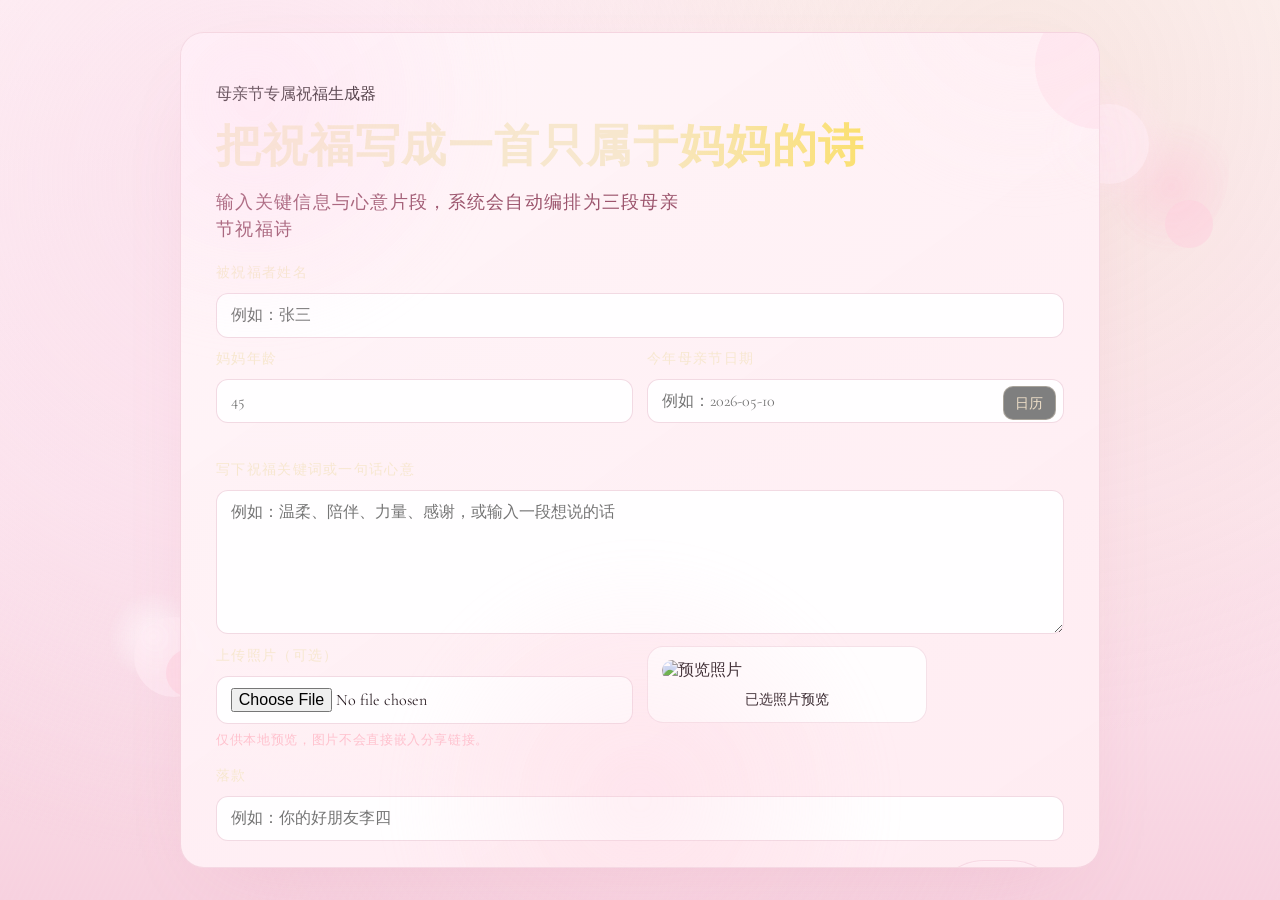
==== index.html @ 9aba9e14 "Deploy to GitHub" ====
<!DOCTYPE html>
<html lang="zh-CN">

<head>
    <meta charset="UTF-8" />
    <meta name="viewport" content="width=device-width, initial-scale=1.0" />
    <title>母亲节专属祝福</title>
    <link rel="preconnect" href="https://fonts.googleapis.com" />
    <link rel="preconnect" href="https://fonts.gstatic.com" crossorigin />
    <link
        href="https://fonts.googleapis.com/css2?family=Cinzel:wght@500;600&family=Cormorant+Garamond:wght@400;500&display=swap"
        rel="stylesheet" />
    <link rel="stylesheet" href="css/birthday_wish.css" />
</head>

<body data-mode="tree">
    <canvas id="starCanvas" class="star-canvas"></canvas>
    <canvas id="luxCanvas"></canvas>

    <div class="overlay">
        <div class="petal-decor petal-decor--soft" aria-hidden="true"></div>
        <div class="petal-decor petal-decor--sparkle" aria-hidden="true"></div>
        <section class="creator-panel" id="creatorPanel">
            <p class="creator-eyebrow">母亲节专属祝福生成器</p>
            <h1 class="creator-title">把祝福写成一首只属于妈妈的诗</h1>
            <p class="creator-subtitle">输入关键信息与心意片段，系统会自动编排为三段母亲节祝福诗</p>

            <form class="creator-form" id="wishForm" novalidate>
                <label class="form-label" for="recipientName">被祝福者姓名</label>
                <input class="form-input" id="recipientName" name="recipientName" type="text" maxlength="30"
                    placeholder="例如：张三" required />

                <div class="form-row">
                    <div class="form-col">
                        <label class="form-label" for="recipientAge">妈妈年龄</label>
                        <input class="form-input" id="recipientAge" name="recipientAge" type="number" min="1" max="150"
                            placeholder="45" required />
                    </div>
                    <div class="form-col">
                        <label class="form-label" for="birthdayDate">今年母亲节日期</label>
                        <div class="date-field" id="dateField">
                            <input class="form-input date-input" id="birthdayDate" name="birthdayDate" type="text"
                                inputmode="numeric" autocomplete="off" placeholder="例如：2026-05-10" required />
                            <button class="calendar-trigger" id="calendarTrigger" type="button"
                                aria-label="打开日期选择面板">日历</button>
                            <div class="date-picker-panel" id="datePickerPanel" hidden>
                                <div class="date-picker-header">
                                    <button class="calendar-nav" id="calendarPrev" type="button" aria-label="上个月">&#8249;</button>
                                    <p class="calendar-month" id="calendarMonthLabel">2026年04月</p>
                                    <button class="calendar-nav" id="calendarNext" type="button" aria-label="下个月">&#8250;</button>
                                </div>
                                <div class="calendar-weekdays" aria-hidden="true">
                                    <span>日</span><span>一</span><span>二</span><span>三</span><span>四</span><span>五</span><span>六</span>
                                </div>
                                <div class="calendar-grid" id="calendarGrid"></div>
                                <div class="calendar-footer">
                                    <button class="calendar-action" id="calendarToday" type="button">今天</button>
                                    <button class="calendar-action" id="calendarClear" type="button">清空</button>
                                </div>
                            </div>
                            <p class="date-preview" id="datePreview">尚未选择日期</p>
                        </div>
                    </div>
                </div>

                <label class="form-label" for="wishLines">写下祝福关键词或一句话心意</label>
                <textarea class="form-textarea" id="wishLines" name="wishLines" rows="6" maxlength="900"
                    placeholder="例如：温柔、陪伴、力量、感谢，或输入一段想说的话" required></textarea>

                <div class="form-row photo-upload-row">
                    <div class="form-col">
                        <label class="form-label" for="photoUpload">上传照片（可选）</label>
                        <input class="form-input" id="photoUpload" name="photoUpload" type="file" accept="image/*" />
                        <p class="form-hint">仅供本地预览，图片不会直接嵌入分享链接。</p>
                    </div>
                    <div class="photo-preview" id="photoPreview" hidden>
                        <img id="photoPreviewImage" alt="预览照片" />
                        <p class="photo-preview-label">已选照片预览</p>
                    </div>
                </div>

                <label class="form-label" for="signature">落款</label>
                <input class="form-input" id="signature" name="signature" type="text" maxlength="40"
                    placeholder="例如：你的好朋友李四" required />

                <div class="creator-actions">
                    <button class="main-button" id="generateButton" type="submit">一键生成母亲节祝福链接</button>
                    <button class="secondary-button" id="previewButton" type="button" disabled>预览祝福页</button>
                </div>
            </form>

            <div class="share-panel" id="sharePanel" hidden>
                <label class="form-label" for="generatedLink">专属链接（可复制）</label>
                <div class="share-row">
                    <input class="form-input share-input" id="generatedLink" type="text" readonly />
                    <button class="secondary-button" id="copyButton" type="button">复制</button>
                </div>
            </div>

            <p class="status-text" id="statusText" aria-live="polite"></p>
        </section>
    </div>

    <!-- 星空背景：普通脚本，确保始终运行 -->
    <script src="js/stars.js"></script>
    <!-- Three.js 粒子树等：模块脚本 -->
    <script type="module" src="js/index.js"></script>
    <script src="js/generator.js"></script>
</body>

</html>
---- css/birthday_wish.css ----
:root {
    --champagne: #6a3a46;
    --rose: #d17a99;
    --noir: #2c1f25;
    --gild: #d8a87d;
    --petal: #f9d6e4;
    --leaf: #9db69f;
    --blush: #ffe2ea;
}

* {
    box-sizing: border-box;
}

body {
    margin: 0;
    font-family: "Cormorant Garamond", serif;
    min-height: 100vh;
    background: linear-gradient(180deg, #fff5f8 0%, #fde7f0 55%, #f7d1df 100%);
    background: var(--bg-main, linear-gradient(180deg, #fff5f8 0%, #fde7f0 55%, #f7d1df 100%));
    color: var(--noir);
    overflow: hidden;
    position: relative;
    transition: background 1.4s ease, color 0.8s ease;
}

body::before,
body::after {
    content: "";
    position: fixed;
    inset: 0;
    pointer-events: none;
}

body::before {
    background: radial-gradient(circle at 20% 20%, rgba(249, 214, 230, 0.55), transparent 55%),
        radial-gradient(circle at 80% 10%, rgba(216, 168, 125, 0.18), transparent 50%),
        radial-gradient(circle at 50% 80%, rgba(255, 227, 238, 0.22), transparent 45%);
    animation: slowGlow 12s ease-in-out infinite alternate;
}

body::after {
    background: linear-gradient(130deg, rgba(0, 0, 0, 0.35), transparent 45%),
        repeating-linear-gradient(115deg, rgba(255, 255, 255, 0.05) 0 2px, transparent 2px 6px);
    mix-blend-mode: screen;
    opacity: 0.3;
    filter: blur(0.4px);
    animation: shimmer 22s linear infinite;
}

canvas {
    display: block;
    width: 100vw;
    height: 100vh;
}

.star-canvas {
    position: fixed;
    inset: 0;
    opacity: 0.3;
    pointer-events: none;
    z-index: 0;
}

#luxCanvas {
    position: fixed;
    inset: 0;
    pointer-events: none;
    z-index: 1;
}

@keyframes slowGlow {
    0% {
        transform: translateY(0);
    }

    100% {
        transform: translateY(12px);
    }
}

@keyframes shimmer {
    0% {
        transform: translate3d(-10%, 0, 0);
    }

    100% {
        transform: translate3d(10%, 0, 0);
    }
}

@keyframes fadeSlideUp {
    from {
        opacity: 0;
        transform: translateY(40px);
    }

    to {
        opacity: 1;
        transform: translateY(0);
    }
}

@keyframes fadeOutUp {
    to {
        opacity: 0;
        transform: translateY(-40px);
        filter: blur(8px);
    }
}

@keyframes textShine {
    0% {
        background-position: 0% 50%;
    }

    100% {
        background-position: 200% 50%;
    }
}

.overlay {
    position: fixed;
    inset: 0;
    display: flex;
    flex-direction: column;
    justify-content: center;
    align-items: center;
    padding: 2rem;
    pointer-events: none;
    z-index: 2;
    backdrop-filter: blur(0px);
}

.creator-panel {
    width: min(920px, 100%);
    pointer-events: auto;
    border: 1px solid rgba(209, 122, 153, 0.22);
    background: linear-gradient(145deg, rgba(255, 246, 249, 0.94), rgba(255, 236, 242, 0.96));
    border-radius: 24px;
    padding: clamp(1.2rem, 3vw, 2.2rem);
    box-shadow: 0 30px 80px -40px rgba(209, 122, 153, 0.22);
    position: relative;
    overflow: hidden;
    animation: fadeSlideUp 1.2s cubic-bezier(0.215, 0.610, 0.355, 1.000) forwards;
}

.creator-panel::before {
    content: "";
    position: absolute;
    inset: -20%;
    background: radial-gradient(circle at 20% 20%, rgba(255, 214, 236, 0.35), transparent 18%),
        radial-gradient(circle at 80% 10%, rgba(255, 236, 242, 0.35), transparent 15%),
        radial-gradient(circle at 50% 80%, rgba(255, 207, 221, 0.3), transparent 22%);
    pointer-events: none;
    filter: blur(15px);
}

.creator-panel::after {
    content: "";
    position: absolute;
    right: -4rem;
    top: -2rem;
    width: 8rem;
    height: 8rem;
    border-radius: 50%;
    background: rgba(255, 201, 221, 0.24);
    pointer-events: none;
}

.petal-decor {
    position: absolute;
    width: 10rem;
    height: 10rem;
    border-radius: 50%;
    background: radial-gradient(circle at 35% 35%, rgba(255, 226, 236, 0.96), transparent 40%),
        radial-gradient(circle at 70% 60%, rgba(255, 192, 214, 0.45), transparent 38%);
    filter: blur(0.6px);
    pointer-events: none;
    opacity: 0.9;
}

.petal-decor::before,
.petal-decor::after {
    content: "";
    position: absolute;
    border-radius: 50%;
    background: rgba(255, 237, 244, 0.65);
}

.petal-decor::before {
    width: 5rem;
    height: 5rem;
    top: 2rem;
    left: 2rem;
    filter: blur(0.4px);
}

.petal-decor::after {
    width: 3rem;
    height: 3rem;
    bottom: 1rem;
    right: 1rem;
    background: rgba(255, 205, 222, 0.5);
}

.petal-decor--soft {
    top: 8%;
    right: 4%;
    width: 12rem;
    height: 12rem;
    animation: floatPetal 22s ease-in-out infinite;
}

.petal-decor--sparkle {
    top: 65%;
    left: 8%;
    width: 8rem;
    height: 8rem;
    background: radial-gradient(circle at 40% 40%, rgba(255, 246, 250, 0.94), transparent 42%),
        radial-gradient(circle at 60% 55%, rgba(255, 205, 222, 0.32), transparent 40%);
    animation: floatPetalReverse 20s ease-in-out infinite;
}

@keyframes floatPetal {
    0%, 100% {
        transform: translate(0, 0);
        opacity: 0.92;
    }
    50% {
        transform: translate(-15px, 20px);
        opacity: 0.78;
    }
}

@keyframes floatPetalReverse {
    0%, 100% {
        transform: translate(0, 0);
        opacity: 0.92;
    }
    50% {
        transform: translate(18px, -14px);
        opacity: 0.76;
    }
}

.creator-title {
    font-family: "Cinzel", serif;
    font-weight: 600;
    font-size: clamp(1.8rem, 3.5vw, 3rem);
    line-height: 1.2;
    letter-spacing: 0.08rem;
    background: linear-gradient(to right, #f7e7ce 22%, #ffd700 50%, #f7e7ce 78%);
    background-size: 220% auto;
    background-clip: text;
    -webkit-background-clip: text;
    -webkit-text-fill-color: transparent;
    color: transparent;
    animation: textShine 8s linear infinite;
}

.creator-subtitle {
    margin: 0.9rem 0 1.25rem;
    color: rgba(147, 69, 96, 0.92);
    letter-spacing: 0.08rem;
    font-size: clamp(0.95rem, 1.5vw, 1.12rem);
    max-width: 52ch;
    line-height: 1.5;
}

.creator-form {
    display: flex;
    flex-direction: column;
    gap: 0.7rem;
}

.form-row {
    display: grid;
    grid-template-columns: 1fr 1fr;
    gap: 0.9rem;
}

.form-col {
    display: flex;
    flex-direction: column;
    gap: 0.7rem;
}

.date-field {
    position: relative;
    overflow: visible;
}

.date-field::before {
    content: "";
    position: absolute;
    inset: -1px;
    border-radius: 14px;
    background: linear-gradient(120deg, rgba(255, 215, 0, 0), rgba(255, 215, 0, 0.38), rgba(255, 183, 197, 0));
    background-size: 220% 100%;
    opacity: 0;
    transition: opacity 0.35s ease;
    z-index: 0;
}

.date-field::after {
    content: "";
    position: absolute;
    right: 3rem;
    top: 0.78rem;
    width: 10px;
    height: 10px;
    border-radius: 999px;
    background: radial-gradient(circle, rgba(255, 239, 182, 0.95), rgba(255, 215, 0, 0.25) 70%, transparent 72%);
    opacity: 0;
    transform: scale(0.6);
    pointer-events: none;
    z-index: 2;
}

.date-input {
    position: relative;
    z-index: 1;
    padding-right: 5.2rem;
}

.calendar-trigger {
    position: absolute;
    top: 0.43rem;
    right: 0.5rem;
    z-index: 3;
    border: 1px solid rgba(247, 231, 206, 0.35);
    background: rgba(0, 0, 0, 0.5);
    color: rgba(247, 231, 206, 0.92);
    border-radius: 10px;
    padding: 0.42rem 0.68rem;
    font-family: "Cormorant Garamond", serif;
    font-size: 0.88rem;
    letter-spacing: 0.04rem;
    cursor: pointer;
    transition: all 0.25s ease;
}

.calendar-trigger:hover {
    border-color: rgba(255, 215, 0, 0.65);
    color: #fff;
    background: rgba(255, 215, 0, 0.18);
}

.date-picker-panel {
    position: absolute;
    top: calc(100% + 0.6rem);
    right: 0;
    width: min(340px, 85vw);
    z-index: 20;
    border: 1px solid rgba(209, 122, 153, 0.25);
    border-radius: 16px;
    background: linear-gradient(145deg, rgba(255, 248, 249, 0.98), rgba(255, 232, 241, 0.98));
    box-shadow: 0 24px 40px -24px rgba(209, 122, 153, 0.22);
    padding: 0.7rem;
    animation: fadeSlideUp 0.28s ease;
}

.date-picker-header {
    display: grid;
    grid-template-columns: 2rem 1fr 2rem;
    align-items: center;
    margin-bottom: 0.55rem;
}

.calendar-month {
    margin: 0;
    text-align: center;
    letter-spacing: 0.08rem;
    color: rgba(247, 231, 206, 0.98);
    font-size: 0.95rem;
}

.calendar-nav {
    border: 1px solid rgba(247, 231, 206, 0.3);
    border-radius: 8px;
    background: rgba(247, 231, 206, 0.07);
    color: rgba(247, 231, 206, 0.95);
    cursor: pointer;
    height: 2rem;
}

.calendar-nav:hover {
    border-color: rgba(255, 215, 0, 0.65);
    background: rgba(255, 215, 0, 0.18);
}

.calendar-weekdays {
    display: grid;
    grid-template-columns: repeat(7, 1fr);
    gap: 0.25rem;
    margin-bottom: 0.35rem;
    color: rgba(255, 183, 197, 0.76);
    font-size: 0.76rem;
    text-align: center;
}

.calendar-grid {
    display: grid;
    grid-template-columns: repeat(7, 1fr);
    gap: 0.25rem;
}

.calendar-day,
.calendar-day-empty {
    height: 2rem;
    border-radius: 8px;
}

.calendar-day {
    border: 1px solid rgba(247, 231, 206, 0.22);
    background: rgba(247, 231, 206, 0.04);
    color: rgba(247, 231, 206, 0.95);
    cursor: pointer;
    font-family: "Cormorant Garamond", serif;
    font-size: 0.92rem;
}

.calendar-day:hover {
    border-color: rgba(255, 215, 0, 0.72);
    background: rgba(255, 215, 0, 0.16);
}

.calendar-day.is-today {
    border-color: rgba(255, 183, 197, 0.72);
}

.calendar-day.is-selected {
    border-color: rgba(255, 215, 0, 0.92);
    background: linear-gradient(145deg, rgba(255, 215, 0, 0.34), rgba(255, 183, 197, 0.24));
    color: #fff;
}

.calendar-day-empty {
    border: 1px dashed rgba(247, 231, 206, 0.08);
}

.calendar-footer {
    display: flex;
    justify-content: flex-end;
    gap: 0.5rem;
    margin-top: 0.55rem;
}

.calendar-action {
    border: 1px solid rgba(247, 231, 206, 0.35);
    background: rgba(247, 231, 206, 0.06);
    color: rgba(247, 231, 206, 0.95);
    border-radius: 999px;
    padding: 0.25rem 0.75rem;
    cursor: pointer;
    font-family: "Cormorant Garamond", serif;
    font-size: 0.85rem;
}

.calendar-action:hover {
    border-color: rgba(255, 215, 0, 0.72);
    background: rgba(255, 215, 0, 0.16);
}

.date-preview {
    margin: 0.45rem 0 0;
    font-size: 0.85rem;
    letter-spacing: 0.08rem;
    color: rgba(255, 183, 197, 0.78);
    transform: translateY(6px);
    opacity: 0;
    transition: opacity 0.3s ease, transform 0.3s ease, color 0.3s ease;
}

.date-field.is-active::before {
    opacity: 1;
    animation: shimmer 3.2s linear infinite, datePulse 2.4s ease-in-out infinite;
}

.date-field.is-active .date-preview {
    opacity: 1;
    transform: translateY(0);
    color: rgba(247, 231, 206, 0.95);
}

.date-field.is-active::after {
    opacity: 0.95;
    animation: dateSparkle 1.6s ease-in-out infinite;
}

.date-field.is-burst::before {
    animation: shimmer 1.2s linear, datePulse 1.2s ease;
}

.date-field.is-burst::after {
    animation: dateSparkleBurst 0.9s ease;
}

@keyframes datePulse {
    0%,
    100% {
        filter: brightness(1);
    }

    50% {
        filter: brightness(1.15);
    }
}

@keyframes dateSparkle {
    0%,
    100% {
        opacity: 0.35;
        transform: scale(0.65) translateY(0);
    }

    50% {
        opacity: 1;
        transform: scale(1.08) translateY(-1px);
    }
}

@keyframes dateSparkleBurst {
    0% {
        opacity: 0;
        transform: scale(0.2);
    }

    40% {
        opacity: 1;
        transform: scale(1.25);
    }

    100% {
        opacity: 0;
        transform: scale(0.85);
    }
}

.form-label {
    font-size: 0.9rem;
    color: rgba(247, 231, 206, 0.95);
    letter-spacing: 0.08rem;
}

.form-row.photo-upload-row {
    align-items: flex-start;
}

.photo-preview {
    display: grid;
    place-items: center;
    gap: 0.6rem;
    padding: 0.85rem;
    border: 1px solid rgba(209, 122, 153, 0.22);
    border-radius: 16px;
    background: rgba(255, 255, 255, 0.88);
    min-width: 220px;
    max-width: 280px;
}

.photo-preview img {
    width: 100%;
    max-height: 180px;
    object-fit: cover;
    border-radius: 16px;
    box-shadow: 0 18px 32px -20px rgba(209, 122, 153, 0.3);
}

.photo-preview-label {
    margin: 0;
    color: var(--noir);
    font-size: 0.85rem;
    text-align: center;
}

.form-hint {
    margin: -0.25rem 0 0.35rem;
    font-size: 0.82rem;
    color: rgba(255, 183, 197, 0.82);
    letter-spacing: 0.04rem;
}

.form-input,
.form-textarea {
    width: 100%;
    border: 1px solid rgba(209, 122, 153, 0.28);
    background: rgba(255, 255, 255, 0.96);
    color: var(--noir);
    border-radius: 12px;
    padding: 0.7rem 0.85rem;
    font-family: "Cormorant Garamond", serif;
    font-size: 1rem;
    transition: border-color 0.3s ease, box-shadow 0.3s ease;
}

.form-textarea {
    resize: vertical;
    min-height: 132px;
}

.form-input:focus,
.form-textarea:focus {
    outline: none;
    border-color: rgba(209, 122, 153, 0.92);
    box-shadow: 0 0 0 3px rgba(255, 214, 227, 0.42);
}

.creator-actions {
    display: flex;
    flex-wrap: wrap;
    gap: 0.75rem;
    margin-top: 0.5rem;
}

.secondary-button {
    border: 1px solid rgba(209, 122, 153, 0.38);
    color: var(--noir);
    background: rgba(255, 238, 243, 0.84);
    border-radius: 100px;
    padding: 0.8rem 1.5rem;
    letter-spacing: 0.1rem;
    cursor: pointer;
    transition: all 0.3s ease;
    font-family: "Cormorant Garamond", serif;
    font-size: 0.95rem;
    box-shadow: inset 0 0 0 1px rgba(255, 255, 255, 0.35);
}

.secondary-button:disabled {
    opacity: 0.45;
    cursor: not-allowed;
}

.secondary-button:not(:disabled):hover {
    border-color: rgba(209, 122, 153, 0.92);
    background: rgba(255, 206, 221, 0.52);
}

.share-panel {
    margin-top: 0.9rem;
    border-top: 1px solid rgba(247, 231, 206, 0.2);
    padding-top: 0.9rem;
}

.share-row {
    display: grid;
    grid-template-columns: 1fr auto;
    gap: 0.6rem;
}

.share-input {
    font-size: 0.88rem;
}

.status-text {
    min-height: 1.5rem;
    margin: 0.9rem 0 0;
    color: rgba(255, 183, 197, 0.96);
    letter-spacing: 0.05rem;
}

.title-stack {
    text-transform: uppercase;
    letter-spacing: 0.4rem;
    display: none;
    /* Hidden by default for countdown mystery */
    flex-direction: column;
    gap: 1.5rem;
    position: relative;
    text-align: center;
    width: 100%;
    max-width: 900px;
}

/* Countdown Styles */
.countdown-container {
    display: flex;
    /* Visible by default */
    flex-direction: column;
    align-items: center;
    justify-content: center;
    gap: 2rem;
    z-index: 10;
    animation: fadeSlideUp 1.5s cubic-bezier(0.215, 0.610, 0.355, 1.000) forwards;
    transition: opacity 0.8s ease;
}

.countdown-text {
    font-family: "Cormorant Garamond", serif;
    font-size: clamp(1.5rem, 2.5vw, 2.5rem);
    color: var(--champagne);
    letter-spacing: 0.3rem;
    text-transform: uppercase;
    text-shadow: 0 0 10px rgba(247, 231, 206, 0.3);
    margin-bottom: 1rem;
}

.countdown-timer {
    display: flex;
    gap: clamp(1.5rem, 4vw, 4rem);
    justify-content: center;
}

.time-unit {
    display: flex;
    flex-direction: column;
    align-items: center;
    gap: 0.5rem;
}

.time-unit span:first-child {
    font-family: "Cinzel", serif;
    font-size: clamp(2.5rem, 5vw, 5rem);
    font-weight: 600;
    background: linear-gradient(to bottom, #f7e7ce 0%, #ffd700 50%, #f7e7ce 100%);
    background-clip: text;
    -webkit-background-clip: text;
    -webkit-text-fill-color: transparent;
    filter: drop-shadow(0 0 15px rgba(255, 215, 0, 0.4));
    line-height: 1;
}

.time-unit .label {
    font-family: "Cormorant Garamond", serif;
    font-size: clamp(0.7rem, 1vw, 1rem);
    color: var(--rose);
    letter-spacing: 0.2rem;
    text-transform: uppercase;
    opacity: 0.8;
}

.title-stack>* {
    opacity: 0;
    animation: fadeSlideUp 1.2s cubic-bezier(0.215, 0.610, 0.355, 1.000) forwards;
}

.eyebrow {
    font-size: clamp(0.9rem, 1.2vw, 1.2rem);
    color: rgba(255, 227, 181, 0.781);
    animation-delay: 0.3s;
}

h1 {
    font-family: "Cinzel", serif;
    font-weight: 600;
    font-size: clamp(3rem, 6vw, 6rem);
    margin: 0;
    letter-spacing: 0.2rem;
    background: linear-gradient(to right, #f7e7ce 20%, #ffd700 40%, #fdc90be1 60%, #f7e7ce 80%);
    background-size: 200% auto;
    background-clip: text;
    -webkit-background-clip: text;
    -webkit-text-fill-color: transparent;
    color: transparent;
    animation: fadeSlideUp 1.2s cubic-bezier(0.215, 0.610, 0.355, 1.000) forwards 0.6s, textShine 6s linear infinite 0.6s;
}

.subtitle {
    font-size: clamp(1.2rem, 2vw, 2rem);
    margin: 0;
    color: var(--rose);
    letter-spacing: 0.26rem;
    animation-delay: 0.6s;
}

.main-button {
    margin: 3rem auto 0;
    pointer-events: auto;
    text-transform: uppercase;
    font-size: 1.1rem;
    letter-spacing: 0.3rem;
    padding: 1rem 3.5rem;
    border: 1px solid rgba(209, 122, 153, 0.4);
    color: var(--noir);
    background: linear-gradient(135deg, rgba(255, 238, 243, 0.96), rgba(255, 206, 221, 0.96));
    backdrop-filter: blur(8px);
    border-radius: 100px;
    transition: all 0.5s cubic-bezier(0.19, 1, 0.22, 1);
    cursor: pointer;
    position: relative;
    overflow: hidden;
    animation-delay: 1.4s;
}

.main-button:hover {
    background: linear-gradient(135deg, rgba(255, 206, 221, 1), rgba(255, 169, 198, 0.98));
    border-color: rgba(209, 122, 153, 0.98);
    color: var(--noir);
    transform: translateY(-3px) scale(1.02);
    box-shadow: 0 10px 30px -10px rgba(209, 122, 153, 0.24);
    letter-spacing: 0.4rem;
}

.exiting .title-stack>* {
    animation: fadeOutUp 0.8s ease forwards;
}

.exiting .eyebrow {
    animation-delay: 0s;
}

.exiting h1 {
    animation-delay: 0.1s;
}

.exiting .subtitle {
    animation-delay: 0.2s;
}

.exiting .main-button {
    animation-delay: 0.3s;
}

@media (max-width: 768px) {
    .overlay {
        gap: 2rem;
        padding: 1rem;
    }

    .creator-panel {
        max-height: calc(100vh - 2rem);
        overflow-y: auto;
    }

    .form-row {
        grid-template-columns: 1fr;
    }

    .creator-actions {
        flex-direction: column;
    }

    .main-button,
    .secondary-button {
        width: 100%;
        margin: 0;
    }

    .share-row {
        grid-template-columns: 1fr;
    }

    .date-picker-panel {
        right: auto;
        left: 0;
    }

    .title-stack {
        letter-spacing: 0.25rem;
    }

    .wishes-panel {
        text-align: left;
        align-self: flex-start;
    }

    .footer-note {
        align-self: flex-start;
        letter-spacing: 0.2rem;
    }

    .floating-card {
        position: static;
        width: 100%;
        margin-top: 1rem;
    }

    .orbital-ring {
        width: 80vw;
        height: 80vw;
    }
}
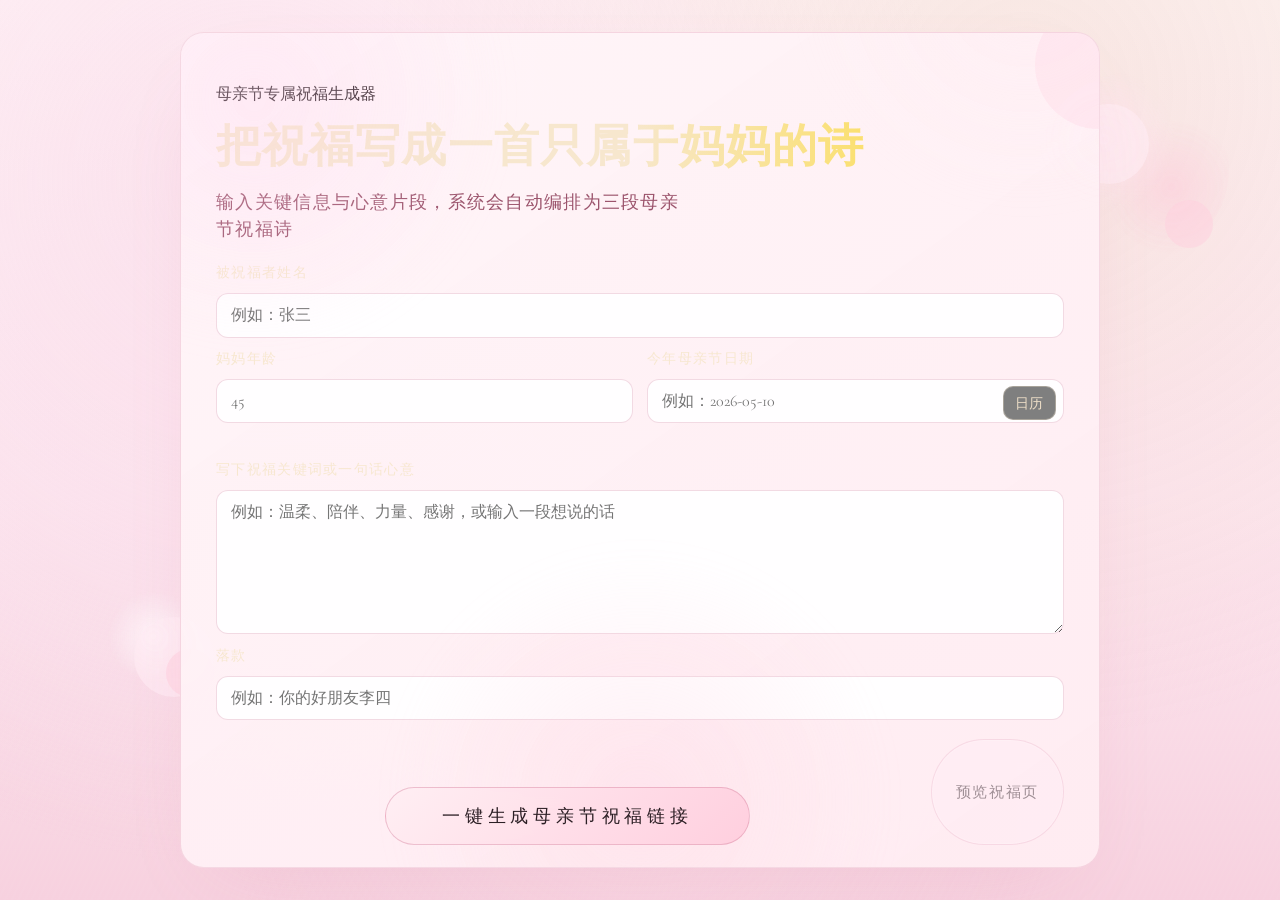
==== commit 579063b2: "移除照片上传功能并修复 wish-data.js 语法错误" ====
--- a/index.html
+++ b/index.html
@@ -67,18 +67,6 @@
                 <textarea class="form-textarea" id="wishLines" name="wishLines" rows="6" maxlength="900"
                     placeholder="例如：温柔、陪伴、力量、感谢，或输入一段想说的话" required></textarea>
 
-                <div class="form-row photo-upload-row">
-                    <div class="form-col">
-                        <label class="form-label" for="photoUpload">上传照片（可选）</label>
-                        <input class="form-input" id="photoUpload" name="photoUpload" type="file" accept="image/*" />
-                        <p class="form-hint">仅供本地预览，图片不会直接嵌入分享链接。</p>
-                    </div>
-                    <div class="photo-preview" id="photoPreview" hidden>
-                        <img id="photoPreviewImage" alt="预览照片" />
-                        <p class="photo-preview-label">已选照片预览</p>
-                    </div>
-                </div>
-
                 <label class="form-label" for="signature">落款</label>
                 <input class="form-input" id="signature" name="signature" type="text" maxlength="40"
                     placeholder="例如：你的好朋友李四" required />
--- a/css/birthday_wish.css
+++ b/css/birthday_wish.css
@@ -19,7 +19,7 @@
     background: linear-gradient(180deg, #fff5f8 0%, #fde7f0 55%, #f7d1df 100%);
     background: var(--bg-main, linear-gradient(180deg, #fff5f8 0%, #fde7f0 55%, #f7d1df 100%));
     color: var(--noir);
-    overflow: hidden;
+    overflow-x: hidden;
     position: relative;
     transition: background 1.4s ease, color 0.8s ease;
 }
@@ -130,6 +130,8 @@
     pointer-events: none;
     z-index: 2;
     backdrop-filter: blur(0px);
+    overflow-y: auto;
+    -webkit-overflow-scrolling: touch;
 }
 
 .creator-panel {
@@ -542,37 +544,6 @@
     font-size: 0.9rem;
     color: rgba(247, 231, 206, 0.95);
     letter-spacing: 0.08rem;
-}
-
-.form-row.photo-upload-row {
-    align-items: flex-start;
-}
-
-.photo-preview {
-    display: grid;
-    place-items: center;
-    gap: 0.6rem;
-    padding: 0.85rem;
-    border: 1px solid rgba(209, 122, 153, 0.22);
-    border-radius: 16px;
-    background: rgba(255, 255, 255, 0.88);
-    min-width: 220px;
-    max-width: 280px;
-}
-
-.photo-preview img {
-    width: 100%;
-    max-height: 180px;
-    object-fit: cover;
-    border-radius: 16px;
-    box-shadow: 0 18px 32px -20px rgba(209, 122, 153, 0.3);
-}
-
-.photo-preview-label {
-    margin: 0;
-    color: var(--noir);
-    font-size: 0.85rem;
-    text-align: center;
 }
 
 .form-hint {
